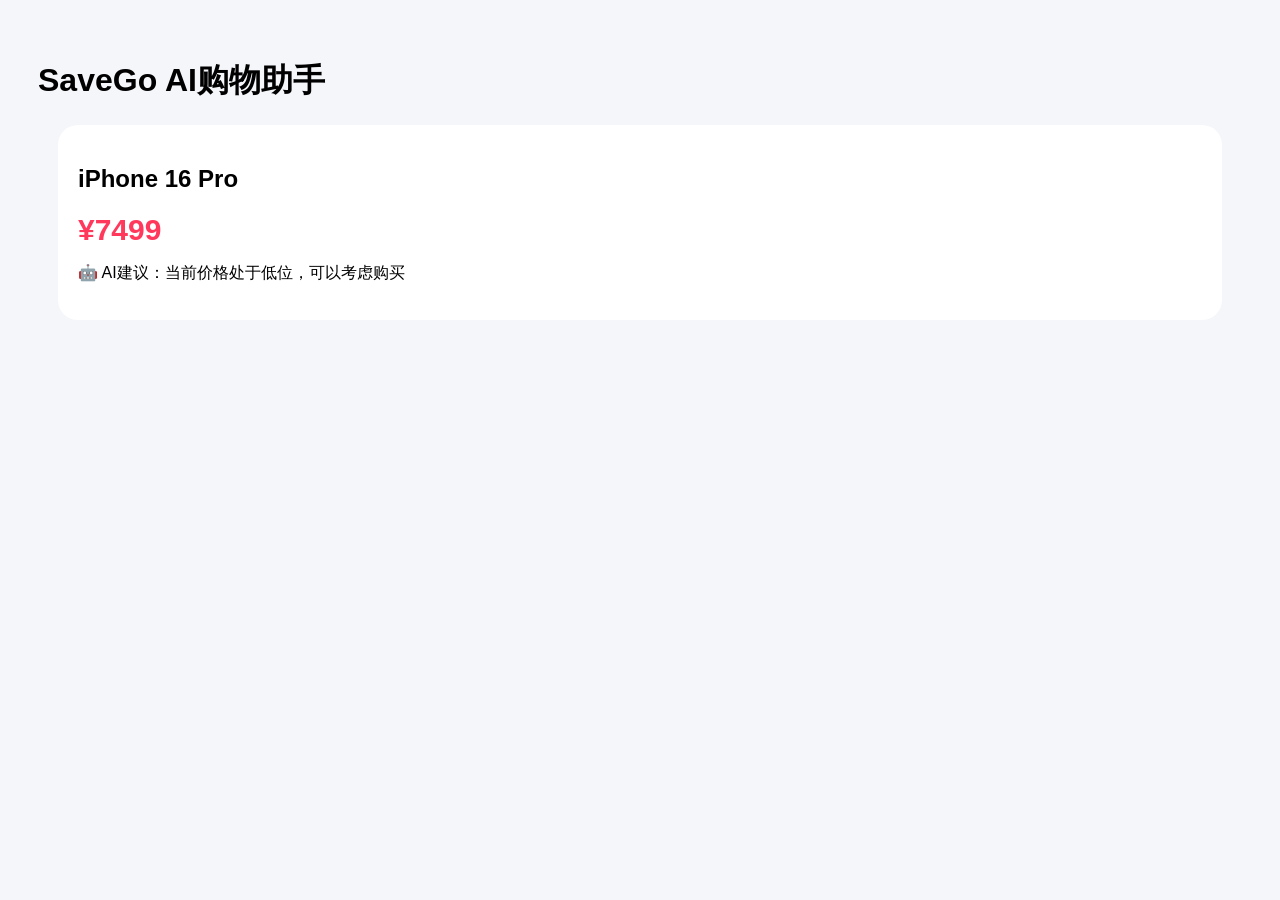
==== index.html @ 5614dffc "Add files via upload" ====
<!DOCTYPE html>
<html>
<head>
<meta charset="UTF-8">
<title>SaveGo AI购物助手</title>
<style>
body{font-family:Arial;background:#f5f6fa;padding:30px}
.card{background:white;padding:20px;border-radius:20px;margin:20px}
.price{color:#ff385c;font-size:30px;font-weight:bold}
</style>
</head>
<body>
<h1>SaveGo AI购物助手</h1>
<div class="card">
<h2>iPhone 16 Pro</h2>
<div class="price">¥7499</div>
<p>🤖 AI建议：当前价格处于低位，可以考虑购买</p>
</div>
</body>
</html>
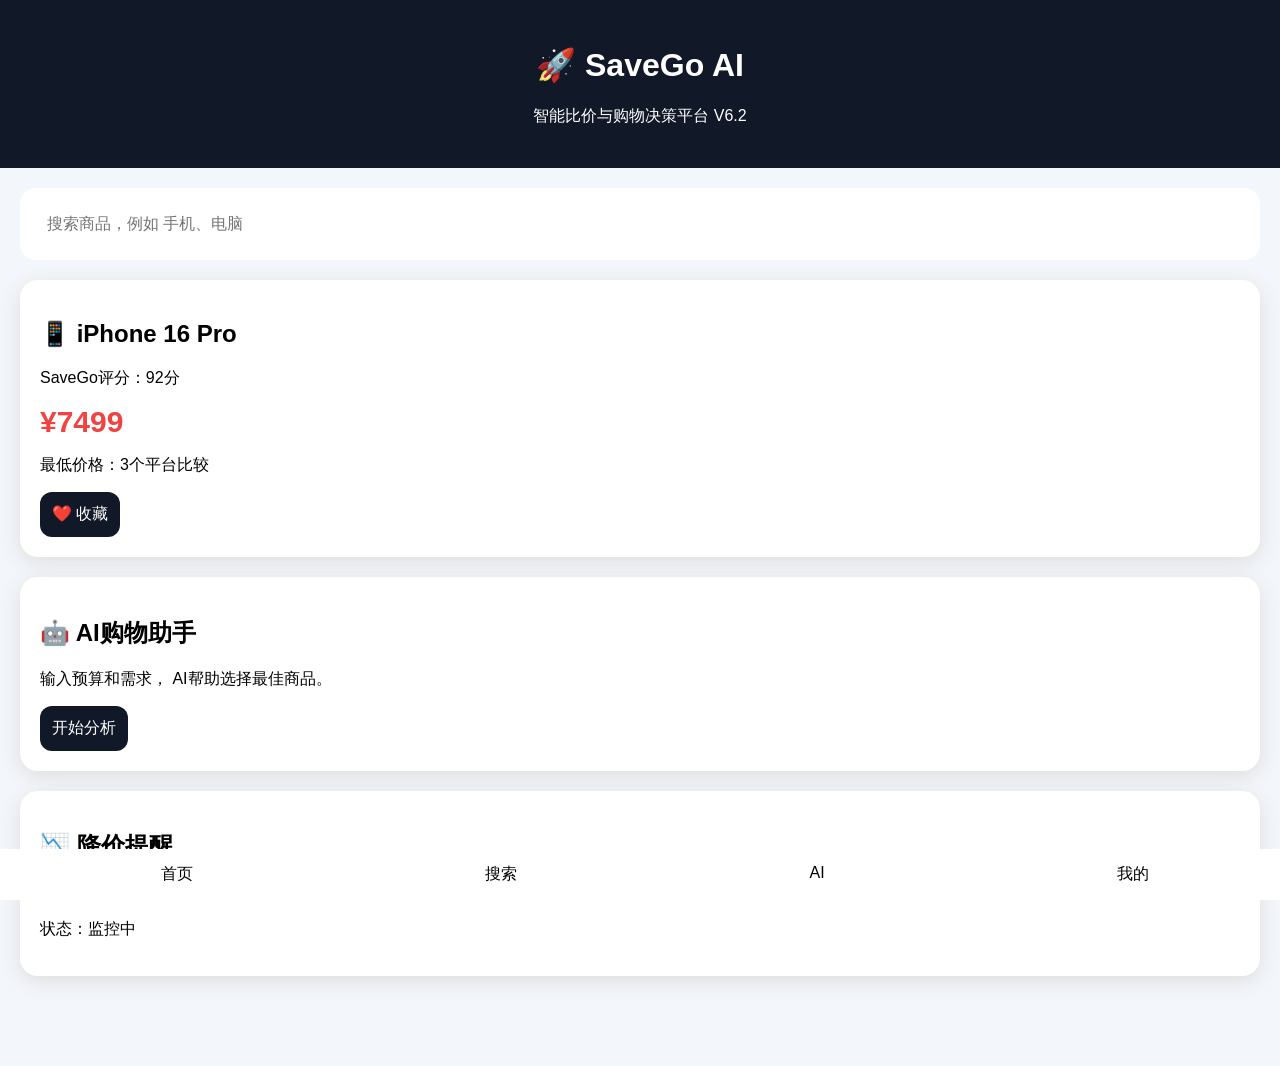
==== commit e95ee300: "Update index.html" ====
--- a/index.html
+++ b/index.html
@@ -1,20 +1,172 @@
 <!DOCTYPE html>
-<html>
+<html lang="zh-CN">
 <head>
 <meta charset="UTF-8">
-<title>SaveGo AI购物助手</title>
+<meta name="viewport" content="width=device-width,initial-scale=1.0">
+
+<title>SaveGo V6.2 数据智能版</title>
+
 <style>
-body{font-family:Arial;background:#f5f6fa;padding:30px}
-.card{background:white;padding:20px;border-radius:20px;margin:20px}
-.price{color:#ff385c;font-size:30px;font-weight:bold}
+
+body{
+font-family:Arial,"Microsoft YaHei";
+background:#f3f6fb;
+margin:0;
+padding-bottom:70px;
+}
+
+header{
+background:#111827;
+color:white;
+padding:25px;
+text-align:center;
+}
+
+.search{
+margin:20px;
+background:white;
+padding:15px;
+border-radius:16px;
+}
+
+input{
+width:90%;
+padding:12px;
+border:0;
+font-size:16px;
+}
+
+.card{
+background:white;
+margin:20px;
+padding:20px;
+border-radius:18px;
+box-shadow:0 5px 20px #ddd;
+}
+
+.price{
+font-size:30px;
+color:#ef4444;
+font-weight:bold;
+}
+
+.btn{
+background:#111827;
+color:white;
+padding:12px;
+border-radius:12px;
+display:inline-block;
+}
+
+.nav{
+position:fixed;
+bottom:0;
+width:100%;
+background:white;
+padding:15px;
+display:flex;
+justify-content:space-around;
+}
+
 </style>
+
 </head>
+
+
 <body>
-<h1>SaveGo AI购物助手</h1>
+
+
+<header>
+
+<h1>🚀 SaveGo AI</h1>
+
+<p>智能比价与购物决策平台 V6.2</p>
+
+</header>
+
+
+
+<div class="search">
+
+<input placeholder="搜索商品，例如 手机、电脑">
+
+</div>
+
+
+
 <div class="card">
-<h2>iPhone 16 Pro</h2>
-<div class="price">¥7499</div>
-<p>🤖 AI建议：当前价格处于低位，可以考虑购买</p>
+
+<h2>📱 iPhone 16 Pro</h2>
+
+<p>SaveGo评分：92分</p>
+
+<div class="price">
+¥7499
 </div>
+
+<p>
+最低价格：3个平台比较
+</p>
+
+
+<div class="btn">
+❤️ 收藏
+</div>
+
+
+</div>
+
+
+
+
+<div class="card">
+
+<h2>🤖 AI购物助手</h2>
+
+<p>
+输入预算和需求，
+AI帮助选择最佳商品。
+</p>
+
+
+<div class="btn">
+开始分析
+</div>
+
+
+</div>
+
+
+
+<div class="card">
+
+<h2>📉 降价提醒</h2>
+
+<p>
+目标价格：¥6999
+</p>
+
+<p>
+状态：监控中
+</p>
+
+</div>
+
+
+
+<div class="nav">
+
+<span>首页</span>
+
+<span>搜索</span>
+
+<span>AI</span>
+
+<span>我的</span>
+
+</div>
+
+
 </body>
-</html>+
+</html>
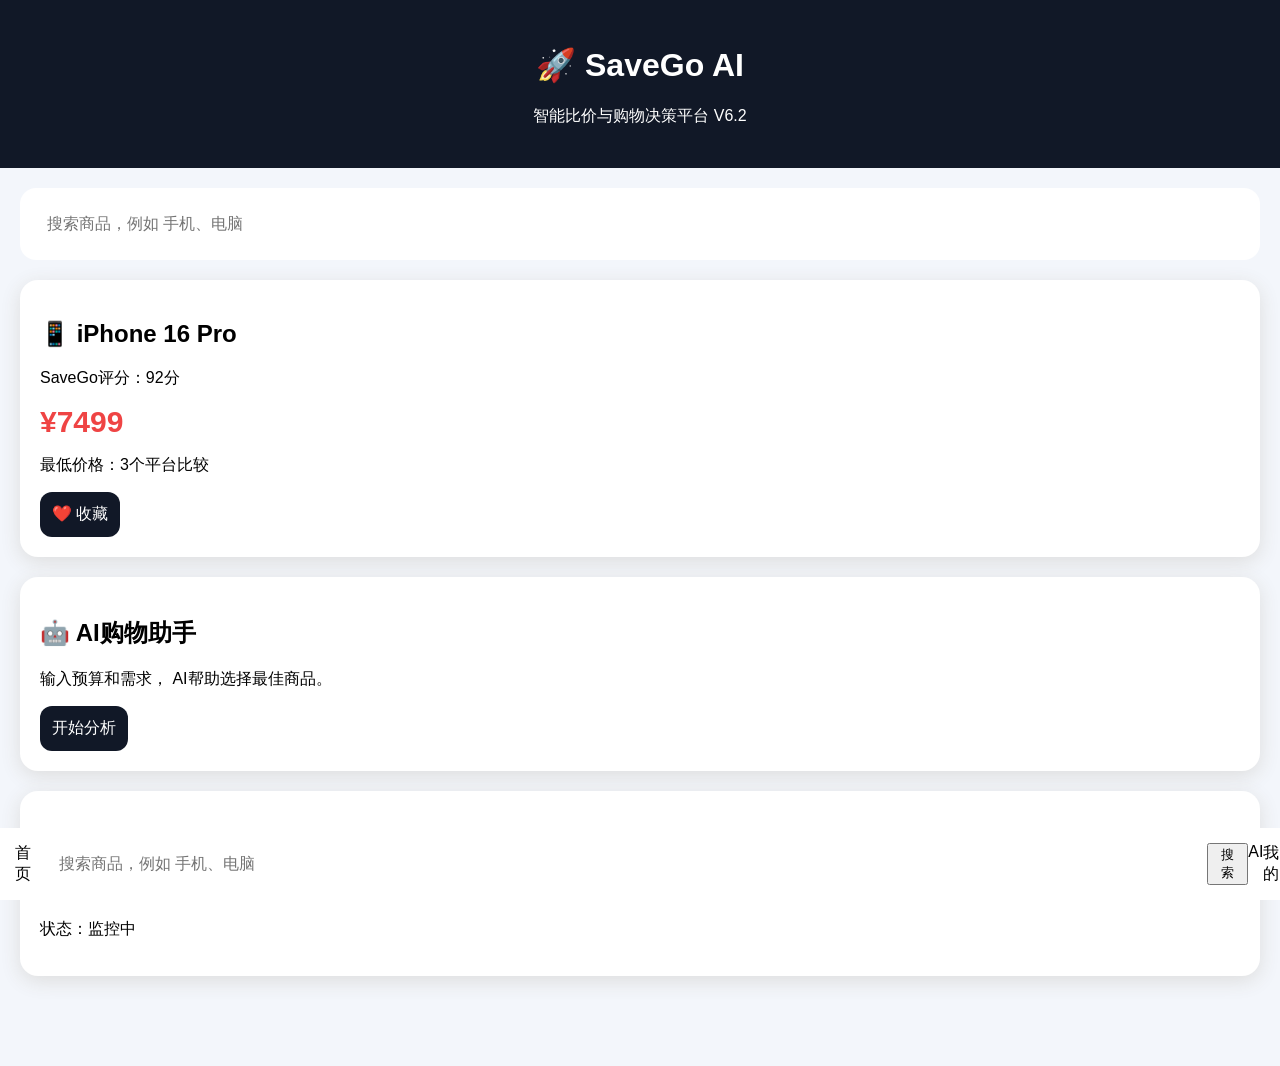
==== commit 2dbc36b4: "Update index.html" ====
--- a/index.html
+++ b/index.html
@@ -158,7 +158,17 @@
 
 <span>首页</span>
 
-<span>搜索</span>
+<input 
+id="searchInput"
+placeholder="搜索商品，例如 手机、电脑">
+
+
+<button onclick="searchProduct()">
+搜索
+</button>
+
+
+<div id="result"></div>
 
 <span>AI</span>
 
@@ -166,7 +176,7 @@
 
 </div>
 
-
+<script src="app.js"></script>
 </body>
 
 </html>
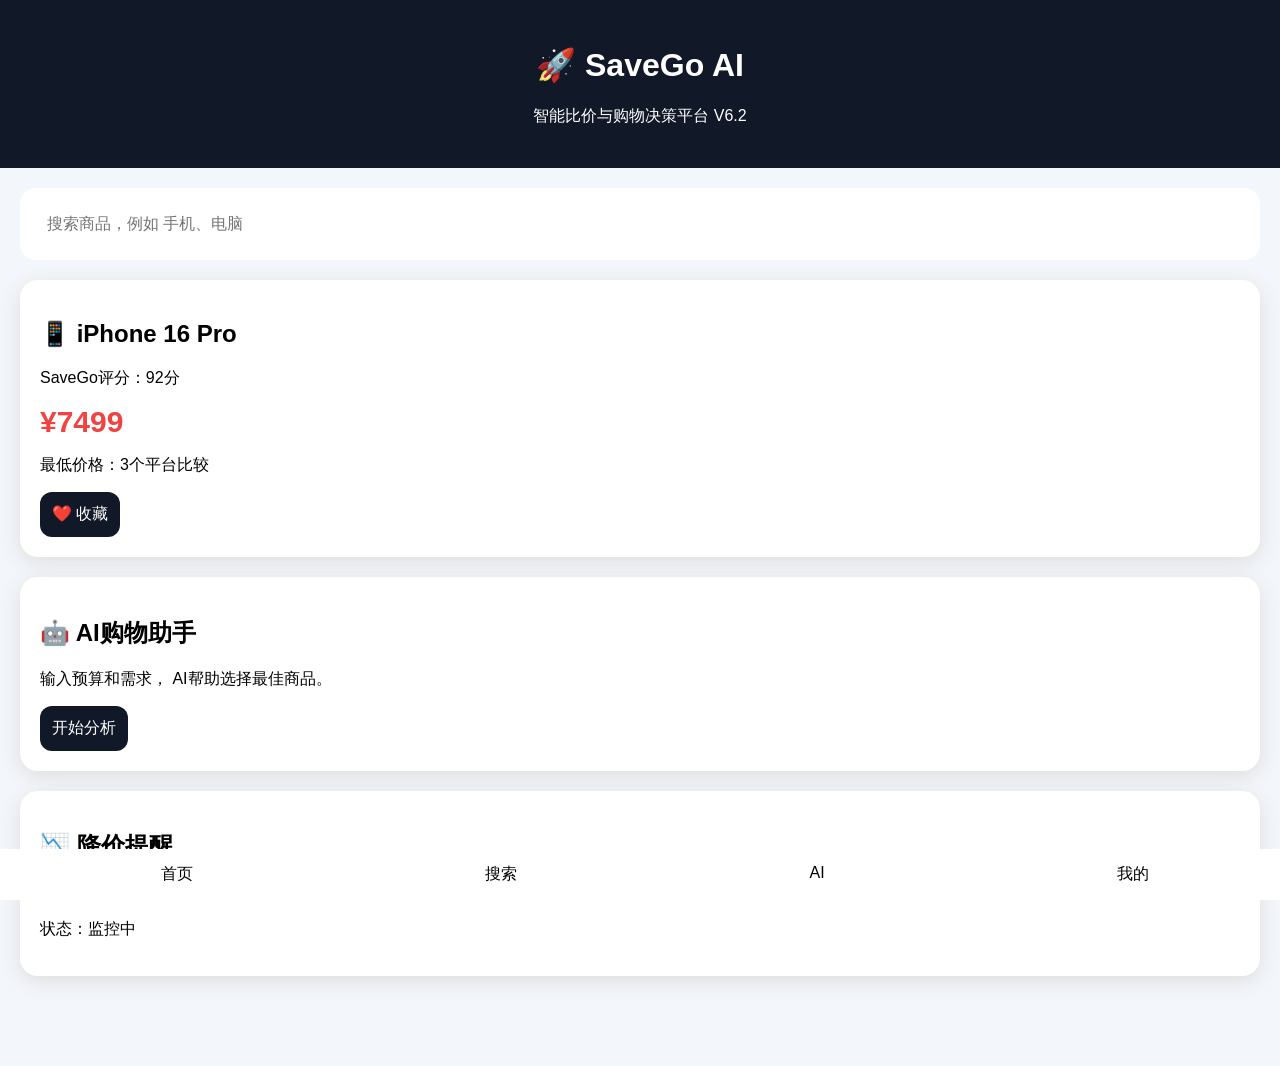
==== commit 536ac05d: "Update index.html" ====
--- a/index.html
+++ b/index.html
@@ -158,17 +158,7 @@
 
 <span>首页</span>
 
-<input 
-id="searchInput"
-placeholder="搜索商品，例如 手机、电脑">
-
-
-<button onclick="searchProduct()">
-搜索
-</button>
-
-
-<div id="result"></div>
+<span>搜索</span>
 
 <span>AI</span>
 
@@ -176,6 +166,11 @@
 
 </div>
 
+
+<script src="app.js"></script>
+
+</div>
+
 <script src="app.js"></script>
 </body>
 
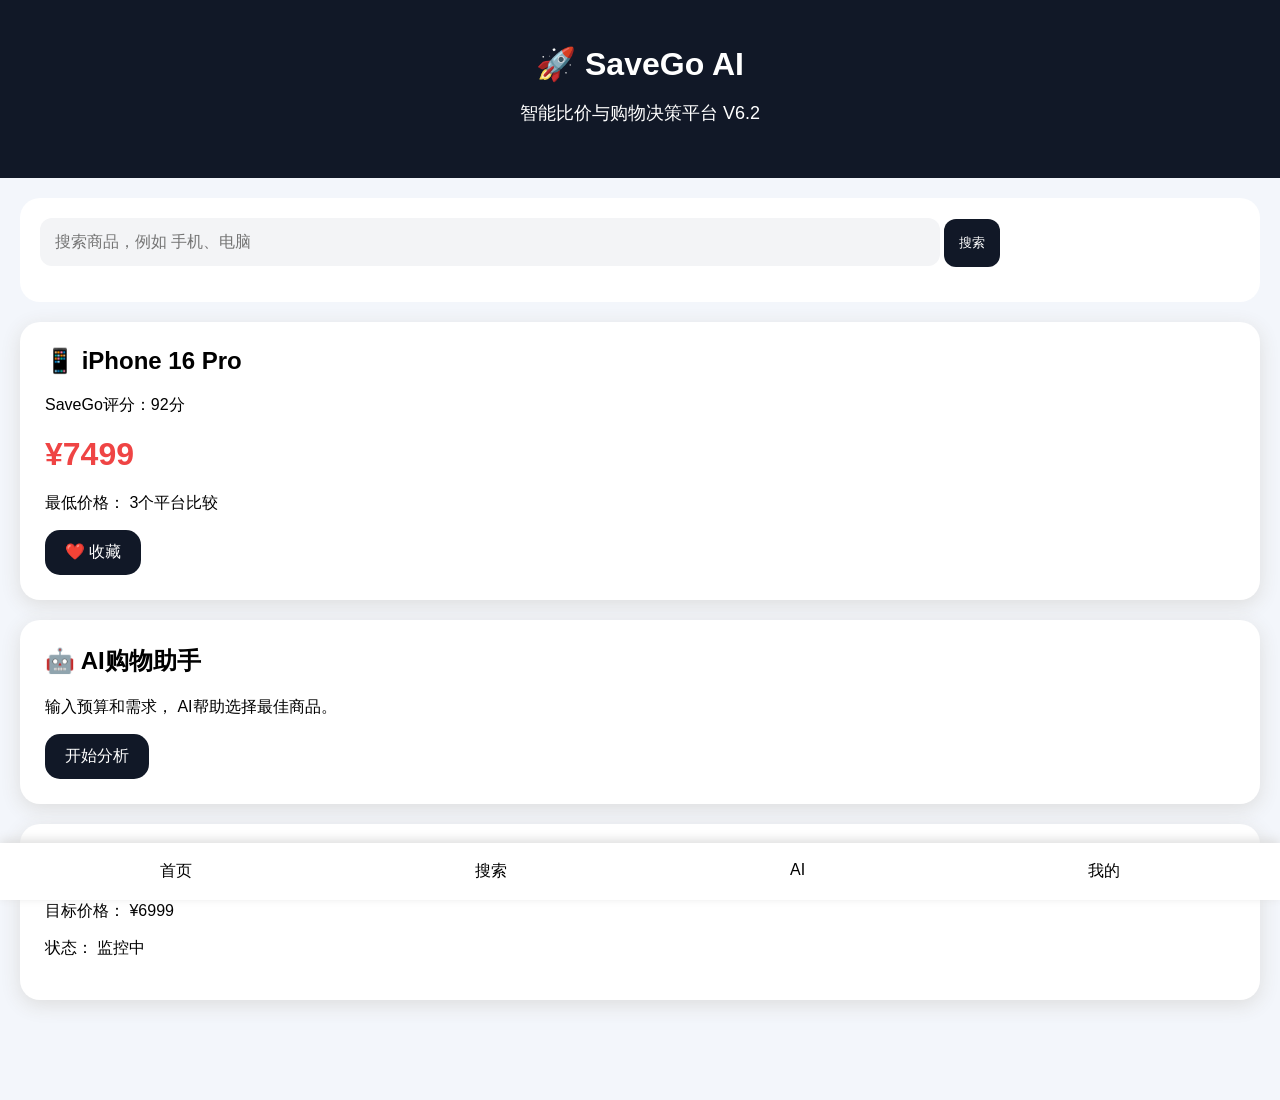
==== commit 47c39af2: "Update index.html" ====
--- a/index.html
+++ b/index.html
@@ -1,177 +1,444 @@
 <!DOCTYPE html>
 <html lang="zh-CN">
+
 <head>
+
 <meta charset="UTF-8">
-<meta name="viewport" content="width=device-width,initial-scale=1.0">
+
+<meta name="viewport" content="width=device-width, initial-scale=1.0">
 
 <title>SaveGo V6.2 数据智能版</title>
 
+
 <style>
 
+*{
+box-sizing:border-box;
+}
+
+
 body{
-font-family:Arial,"Microsoft YaHei";
+
+font-family:
+Arial,
+"Microsoft YaHei";
+
 background:#f3f6fb;
+
 margin:0;
-padding-bottom:70px;
-}
+
+padding-bottom:80px;
+
+}
+
+
 
 header{
+
 background:#111827;
+
 color:white;
+
+padding:35px 20px;
+
+text-align:center;
+
+}
+
+
+
+header h1{
+
+font-size:32px;
+
+margin:10px;
+
+}
+
+
+
+header p{
+
+font-size:18px;
+
+}
+
+
+
+.search{
+
+margin:20px;
+
+background:white;
+
+padding:20px;
+
+border-radius:20px;
+
+}
+
+
+
+.search input{
+
+width:75%;
+
+padding:15px;
+
+border:none;
+
+background:#f3f4f6;
+
+border-radius:12px;
+
+font-size:16px;
+
+}
+
+
+
+.search button{
+
+padding:15px;
+
+border:none;
+
+border-radius:12px;
+
+background:#111827;
+
+color:white;
+
+}
+
+
+
+.card{
+
+background:white;
+
+margin:20px;
+
 padding:25px;
-text-align:center;
-}
-
-.search{
-margin:20px;
+
+border-radius:20px;
+
+box-shadow:
+0 5px 20px #ddd;
+
+}
+
+
+
+.card h2{
+
+margin-top:0;
+
+}
+
+
+
+.price{
+
+font-size:32px;
+
+color:#ef4444;
+
+font-weight:bold;
+
+margin:20px 0;
+
+}
+
+
+
+.btn{
+
+display:inline-block;
+
+background:#111827;
+
+color:white;
+
+padding:12px 20px;
+
+border-radius:15px;
+
+}
+
+
+
+.result{
+
+margin-top:15px;
+
+color:#555;
+
+}
+
+
+
+.nav{
+
+position:fixed;
+
+bottom:0;
+
+left:0;
+
+width:100%;
+
 background:white;
-padding:15px;
-border-radius:16px;
-}
-
-input{
-width:90%;
-padding:12px;
-border:0;
+
+display:flex;
+
+justify-content:space-around;
+
+padding:18px;
+
+box-shadow:
+0 -3px 10px #ddd;
+
+}
+
+
+
+.nav span{
+
 font-size:16px;
-}
-
-.card{
-background:white;
-margin:20px;
-padding:20px;
-border-radius:18px;
-box-shadow:0 5px 20px #ddd;
-}
-
-.price{
-font-size:30px;
-color:#ef4444;
-font-weight:bold;
-}
-
-.btn{
-background:#111827;
-color:white;
-padding:12px;
-border-radius:12px;
-display:inline-block;
-}
-
-.nav{
-position:fixed;
-bottom:0;
-width:100%;
-background:white;
-padding:15px;
-display:flex;
-justify-content:space-around;
-}
+
+}
+
 
 </style>
 
 </head>
 
 
+
 <body>
 
 
 <header>
 
-<h1>🚀 SaveGo AI</h1>
-
-<p>智能比价与购物决策平台 V6.2</p>
+<h1>
+🚀 SaveGo AI
+</h1>
+
+
+<p>
+智能比价与购物决策平台 V6.2
+</p>
+
 
 </header>
 
 
 
+
 <div class="search">
 
-<input placeholder="搜索商品，例如 手机、电脑">
-
-</div>
+
+<input 
+id="searchInput"
+placeholder="搜索商品，例如 手机、电脑">
+
+
+<button onclick="searchProduct()">
+
+搜索
+
+</button>
+
+
+<div id="result" class="result">
+
+</div>
+
+
+</div>
+
+
 
 
 
 <div class="card">
 
-<h2>📱 iPhone 16 Pro</h2>
-
-<p>SaveGo评分：92分</p>
+
+<h2>
+📱 iPhone 16 Pro
+</h2>
+
+
+<p>
+SaveGo评分：92分
+</p>
+
 
 <div class="price">
+
 ¥7499
-</div>
-
-<p>
-最低价格：3个平台比较
+
+</div>
+
+
+<p>
+
+最低价格：
+3个平台比较
+
 </p>
 
 
 <div class="btn">
+
 ❤️ 收藏
-</div>
-
-
-</div>
+
+</div>
+
+
+</div>
+
+
 
 
 
 
 <div class="card">
 
-<h2>🤖 AI购物助手</h2>
-
-<p>
+
+<h2>
+
+🤖 AI购物助手
+
+</h2>
+
+
+<p>
+
 输入预算和需求，
 AI帮助选择最佳商品。
-</p>
+
+</p>
+
 
 
 <div class="btn">
+
 开始分析
-</div>
-
-
-</div>
+
+</div>
+
+
+</div>
+
+
+
+
 
 
 
 <div class="card">
 
-<h2>📉 降价提醒</h2>
-
-<p>
-目标价格：¥6999
-</p>
-
-<p>
-状态：监控中
-</p>
-
-</div>
+
+<h2>
+
+📉 降价提醒
+
+</h2>
+
+
+<p>
+
+目标价格：
+¥6999
+
+</p>
+
+
+<p>
+
+状态：
+监控中
+
+</p>
+
+
+</div>
+
+
+
 
 
 
 <div class="nav">
 
-<span>首页</span>
-
-<span>搜索</span>
-
-<span>AI</span>
-
-<span>我的</span>
-
-</div>
-
-
-<script src="app.js"></script>
-
-</div>
-
-<script src="app.js"></script>
+
+<span>
+首页
+</span>
+
+
+<span>
+搜索
+</span>
+
+
+<span>
+AI
+</span>
+
+
+<span>
+我的
+</span>
+
+
+</div>
+
+
+
+
+
+
+<script>
+
+
+function searchProduct(){
+
+
+let keyword =
+document.getElementById("searchInput").value;
+
+
+
+if(keyword==""){
+
+
+document.getElementById("result").innerHTML=
+"请输入商品名称";
+
+
+return;
+
+
+}
+
+
+
+document.getElementById("result").innerHTML=
+
+"正在分析商品："+keyword+"<br>正在比较价格...";
+
+
+}
+
+
+</script>
+
+
+
+
 </body>
 
 </html>
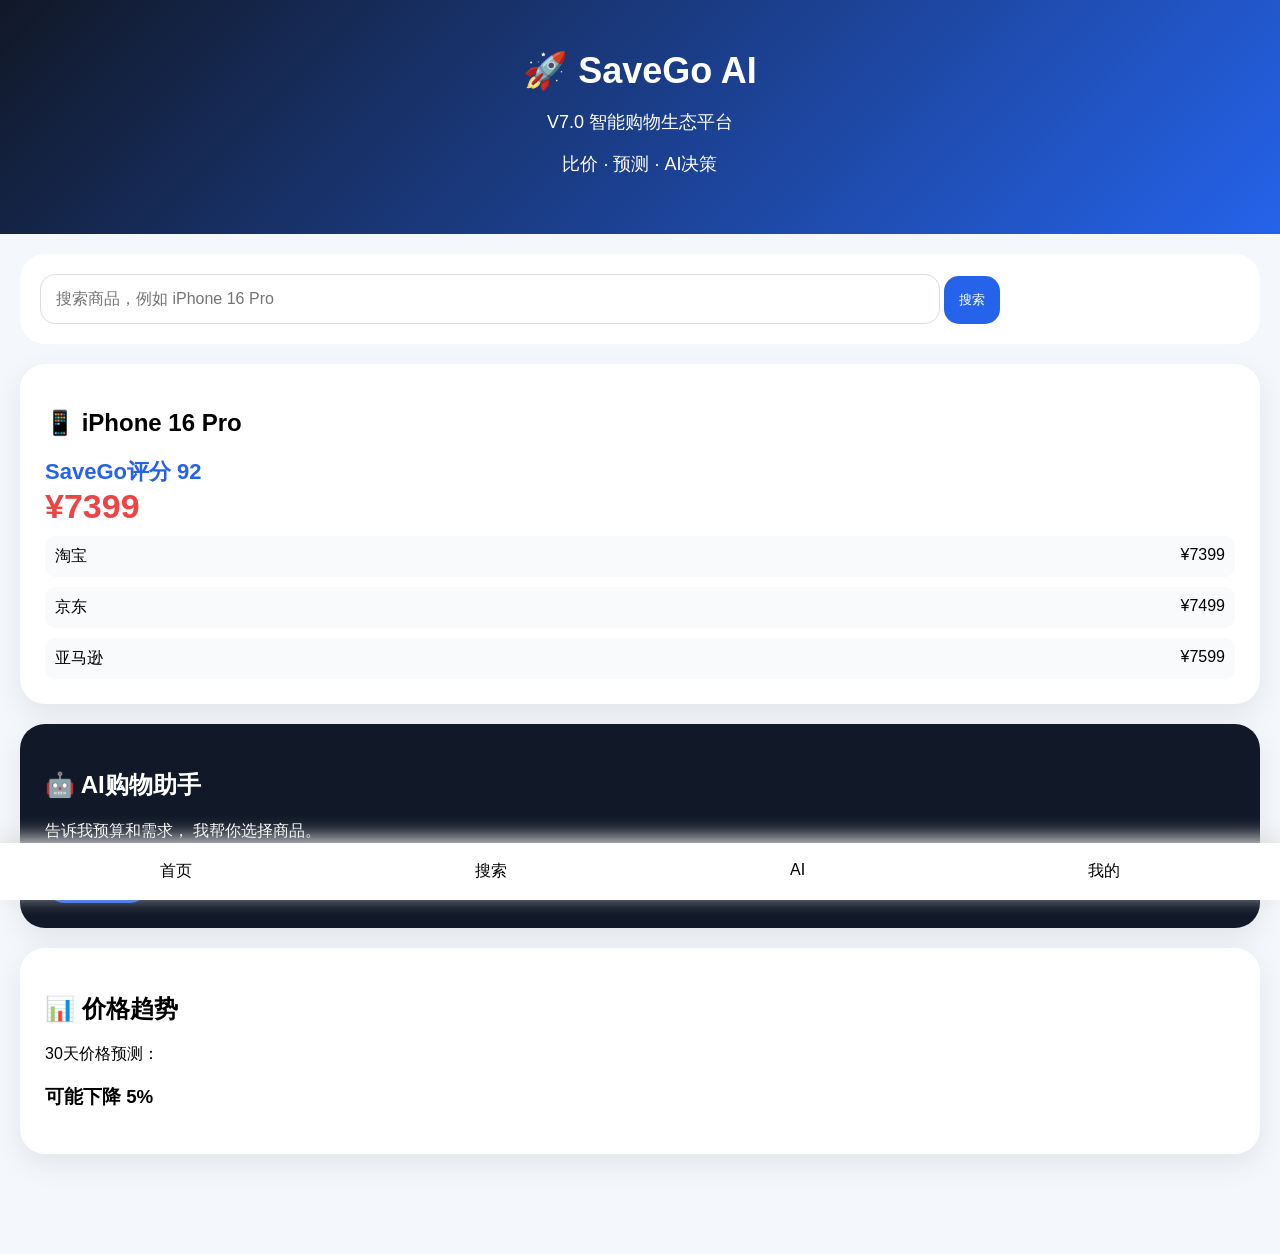
==== commit ce040bfa: "Update index.html" ====
--- a/index.html
+++ b/index.html
@@ -7,7 +7,7 @@
 
 <meta name="viewport" content="width=device-width, initial-scale=1.0">
 
-<title>SaveGo V6.2 数据智能版</title>
+<title>SaveGo V7.0 AI购物生态</title>
 
 
 <style>
@@ -18,14 +18,14 @@
 
 
 body{
+
+margin:0;
 
 font-family:
 Arial,
 "Microsoft YaHei";
 
-background:#f3f6fb;
-
-margin:0;
+background:#f4f7fb;
 
 padding-bottom:80px;
 
@@ -35,183 +35,201 @@
 
 header{
 
+background:
+linear-gradient(135deg,#111827,#2563eb);
+
+color:white;
+
+padding:40px 20px;
+
+text-align:center;
+
+}
+
+
+header h1{
+
+font-size:36px;
+
+margin:10px;
+
+}
+
+
+
+header p{
+
+font-size:18px;
+
+}
+
+
+
+
+
+.search-box{
+
+background:white;
+
+margin:20px;
+
+padding:20px;
+
+border-radius:25px;
+
+}
+
+
+
+.search-box input{
+
+width:75%;
+
+padding:15px;
+
+border-radius:15px;
+
+border:1px solid #ddd;
+
+font-size:16px;
+
+}
+
+
+
+.search-box button{
+
+padding:15px;
+
+border:none;
+
+border-radius:15px;
+
+background:#2563eb;
+
+color:white;
+
+}
+
+
+
+
+
+.card{
+
+background:white;
+
+margin:20px;
+
+padding:25px;
+
+border-radius:25px;
+
+box-shadow:
+0 10px 30px rgba(0,0,0,.08);
+
+}
+
+
+
+.score{
+
+color:#2563eb;
+
+font-size:22px;
+
+font-weight:bold;
+
+}
+
+
+
+.price{
+
+font-size:34px;
+
+color:#ef4444;
+
+font-weight:bold;
+
+}
+
+
+
+
+.platform{
+
+display:flex;
+
+justify-content:space-between;
+
+padding:10px;
+
+background:#f8fafc;
+
+margin-top:10px;
+
+border-radius:10px;
+
+}
+
+
+
+.ai{
+
 background:#111827;
 
 color:white;
 
-padding:35px 20px;
-
-text-align:center;
-
-}
-
-
-
-header h1{
-
-font-size:32px;
-
-margin:10px;
-
-}
-
-
-
-header p{
-
-font-size:18px;
-
-}
-
-
-
-.search{
-
-margin:20px;
+}
+
+
+
+.button{
+
+display:inline-block;
+
+background:#2563eb;
+
+color:white;
+
+padding:12px 20px;
+
+border-radius:20px;
+
+}
+
+
+
+
+
+.nav{
+
+position:fixed;
+
+bottom:0;
+
+left:0;
+
+width:100%;
 
 background:white;
 
-padding:20px;
-
-border-radius:20px;
-
-}
-
-
-
-.search input{
-
-width:75%;
-
-padding:15px;
-
-border:none;
-
-background:#f3f4f6;
-
-border-radius:12px;
-
-font-size:16px;
-
-}
-
-
-
-.search button{
-
-padding:15px;
-
-border:none;
-
-border-radius:12px;
-
-background:#111827;
-
-color:white;
-
-}
-
-
-
-.card{
-
-background:white;
-
-margin:20px;
-
-padding:25px;
-
-border-radius:20px;
+display:flex;
+
+justify-content:space-around;
+
+padding:18px;
 
 box-shadow:
-0 5px 20px #ddd;
-
-}
-
-
-
-.card h2{
-
-margin-top:0;
-
-}
-
-
-
-.price{
-
-font-size:32px;
-
-color:#ef4444;
-
-font-weight:bold;
-
-margin:20px 0;
-
-}
-
-
-
-.btn{
-
-display:inline-block;
-
-background:#111827;
-
-color:white;
-
-padding:12px 20px;
-
-border-radius:15px;
-
-}
-
-
-
-.result{
-
-margin-top:15px;
-
-color:#555;
-
-}
-
-
-
-.nav{
-
-position:fixed;
-
-bottom:0;
-
-left:0;
-
-width:100%;
-
-background:white;
-
-display:flex;
-
-justify-content:space-around;
-
-padding:18px;
-
-box-shadow:
-0 -3px 10px #ddd;
-
-}
-
-
-
-.nav span{
-
-font-size:16px;
+0 -5px 20px #ddd;
 
 }
 
 
 </style>
 
+
 </head>
 
 
@@ -219,7 +237,9 @@
 <body>
 
 
+
 <header>
+
 
 <h1>
 🚀 SaveGo AI
@@ -227,36 +247,44 @@
 
 
 <p>
-智能比价与购物决策平台 V6.2
+V7.0 智能购物生态平台
 </p>
 
 
+<p>
+比价 · 预测 · AI决策
+</p>
+
+
 </header>
 
 
 
 
-<div class="search">
-
-
-<input 
-id="searchInput"
-placeholder="搜索商品，例如 手机、电脑">
-
-
-<button onclick="searchProduct()">
+
+<div class="search-box">
+
+
+<input
+id="keyword"
+placeholder="搜索商品，例如 iPhone 16 Pro">
+
+
+<button onclick="search()">
 
 搜索
 
 </button>
 
 
-<div id="result" class="result">
-
-</div>
-
-
-</div>
+</div>
+
+
+
+
+
+
+<div id="products">
 
 
 
@@ -270,101 +298,130 @@
 </h2>
 
 
+<div class="score">
+
+SaveGo评分 92
+
+</div>
+
+
+<div class="price">
+
+¥7399
+
+</div>
+
+
+<div class="platform">
+
+<span>
+淘宝
+</span>
+
+<span>
+¥7399
+</span>
+
+</div>
+
+
+
+<div class="platform">
+
+<span>
+京东
+</span>
+
+<span>
+¥7499
+</span>
+
+</div>
+
+
+
+<div class="platform">
+
+<span>
+亚马逊
+</span>
+
+<span>
+¥7599
+</span>
+
+</div>
+
+
+
+</div>
+
+
+
+
+
+</div>
+
+
+
+
+
+
+
+<div class="card ai">
+
+
+<h2>
+🤖 AI购物助手
+</h2>
+
+
 <p>
-SaveGo评分：92分
+
+告诉我预算和需求，
+我帮你选择商品。
+
 </p>
 
 
-<div class="price">
-
-¥7499
-
-</div>
+<div class="button">
+
+开始分析
+
+</div>
+
+
+</div>
+
+
+
+
+
+
+<div class="card">
+
+
+<h2>
+📊 价格趋势
+</h2>
 
 
 <p>
 
-最低价格：
-3个平台比较
+30天价格预测：
 
 </p>
 
 
-<div class="btn">
-
-❤️ 收藏
-
-</div>
-
-
-</div>
-
-
-
-
-
-
-<div class="card">
-
-
-<h2>
-
-🤖 AI购物助手
-
-</h2>
-
-
-<p>
-
-输入预算和需求，
-AI帮助选择最佳商品。
-
-</p>
-
-
-
-<div class="btn">
-
-开始分析
-
-</div>
-
-
-</div>
-
-
-
-
-
-
-
-<div class="card">
-
-
-<h2>
-
-📉 降价提醒
-
-</h2>
-
-
-<p>
-
-目标价格：
-¥6999
-
-</p>
-
-
-<p>
-
-状态：
-监控中
-
-</p>
-
-
-</div>
+<h3>
+
+可能下降 5%
+
+</h3>
+
+
+</div>
+
 
 
 
@@ -399,36 +456,19 @@
 
 
 
-
-
 <script>
 
 
-function searchProduct(){
-
-
-let keyword =
-document.getElementById("searchInput").value;
-
-
-
-if(keyword==""){
-
-
-document.getElementById("result").innerHTML=
-"请输入商品名称";
-
-
-return;
-
-
-}
-
-
-
-document.getElementById("result").innerHTML=
-
-"正在分析商品："+keyword+"<br>正在比较价格...";
+function search(){
+
+
+let key =
+document.getElementById("keyword").value;
+
+
+alert(
+"正在搜索："+key
+);
 
 
 }
@@ -438,7 +478,6 @@
 
 
 
-
 </body>
 
 </html>
